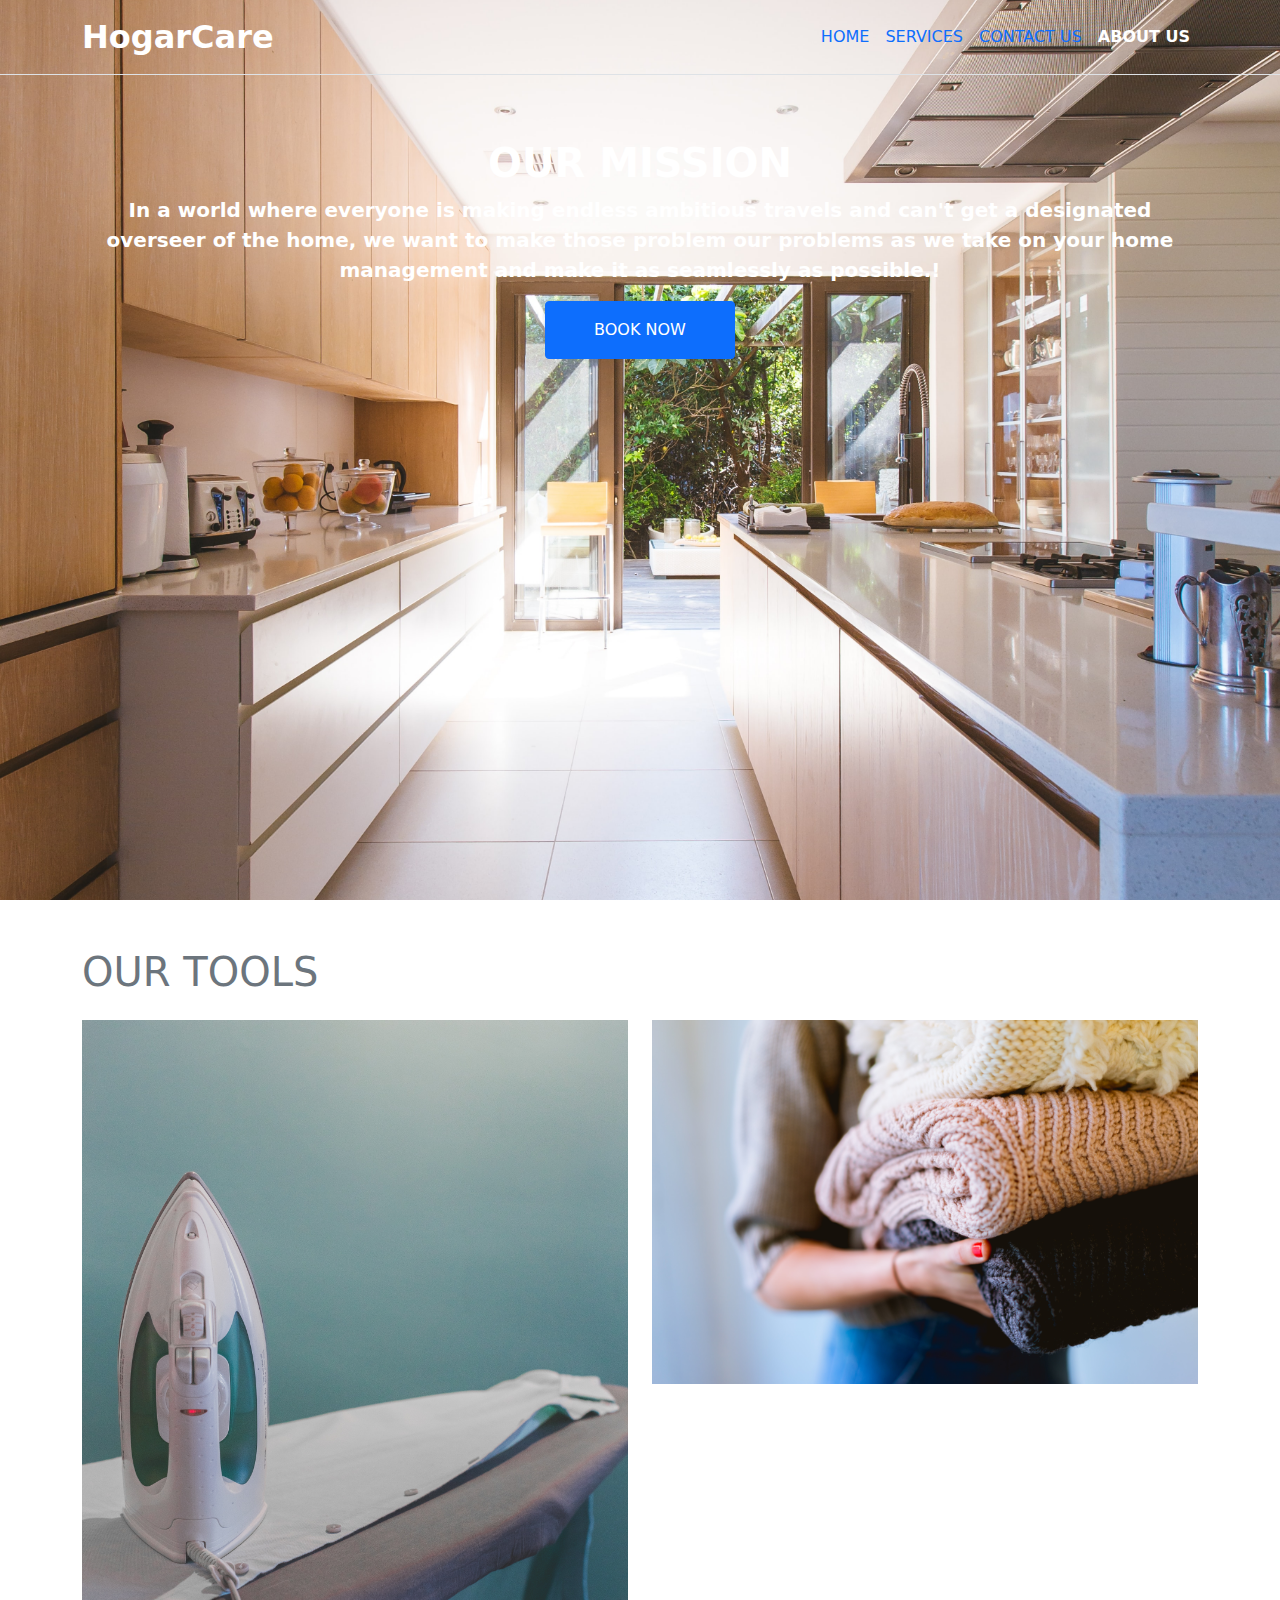
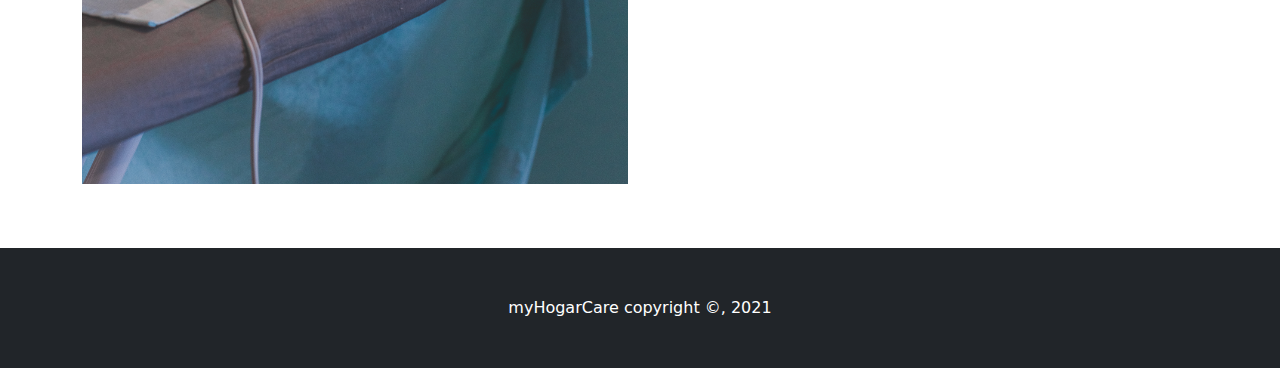
==== about-us.html @ ad7bcf39 "first newbie bootstrap commit" ====
<!DOCTYPE html>
<html lang="en">
<head>
    <meta charset="UTF-8">
    <meta http-equiv="X-UA-Compatible" content="IE=edge">
    <meta name="viewport" content="width=device-width, initial-scale=1.0">
    <title>HOME | myHogarCARE</title>
    <link rel="stylesheet" href="./css/bootstrap.min.css">
    <link rel="stylesheet" href="./css/style.css">
</head>
<body>
    <header class="">
        <div class="services-bg vh-100">
            <nav class="navbar navbar-expand-lg navbar-expand-md navbar-expand-xs text-dark border-bottom">
                <div class="container">
                    <a class="navbar-brand fw-bold fs-2 text-white" href="index.html">HogarCare</a>
                    <div class="navbar-nav">
                        <a class="nav-link" href="index.html">HOME</a>
                        <a class="nav-link">SERVICES</a>
                        <a class="nav-link" href="contact-us.html">CONTACT US</a>
                        <a class="nav-link  active text-white fw-bold" aria-current="page" href="services.html" href="about-us.html">ABOUT US</a>   
                    </div>
                </div>
            </nav>
            <div class="container py-3">
                <div class="card-body text-center text-white py-5">
                    <h5 class="fs-1 fw-bold">OUR MISSION</h5>
                    <p class="fs-5 fw-bold text-white overflow-hidden">In a world where everyone is making endless ambitious travels and can't get a designated overseer of the home, we want to make those problem our problems as we take on your home management and make it as seamlessly as possible.!</p>
                    <a href="#" class="btn btn-primary px-5 py-3">BOOK NOW</a>
                </div>
            </div>
        </div>
    </header>

    <section class="py-5 bg-white text-dark align-center" >
        <div class="container">
            <h1 class="fs-1 text-secondary">OUR TOOLS</h1>
            <div class="row">
                <div class="col-12 col-md-6 py-3">
                    <img src="./images/ironing.jpg" alt="" class="img-fluid">
                </div>
                <div class="col-12 col-md-6 py-3">
                    <img src="./images/folded-clothes.jpg" alt="" class="img-fluid">
                </div>
            </div>
        </div>
    </section>

    <footer class="bg-dark text-white text-center py-5">
        <p class="m-0">myHogarCare copyright &copy, 2021</p>
    </footer>

    <script src="script/bootstrap.min.js"></script>
</body>
</html>
---- css/style.css ----
body{
    margin: 0;
    padding: 0;
    box-sizing: border-box;
}

.hero-bg{
    background-image: url('../images/home-pool.jpg');
    background-position: 10% 50%;
    background-size: cover;
    background-repeat: no-repeat;
}

.services-bg {
    background-image: url('../images/a-passage.jpg');
    background-position: 10% 50%;
    background-size: cover;
    background-repeat: no-repeat;
}

.img-services{
    width: 200px;
    height: 200px;
    object-fit: cover;
}
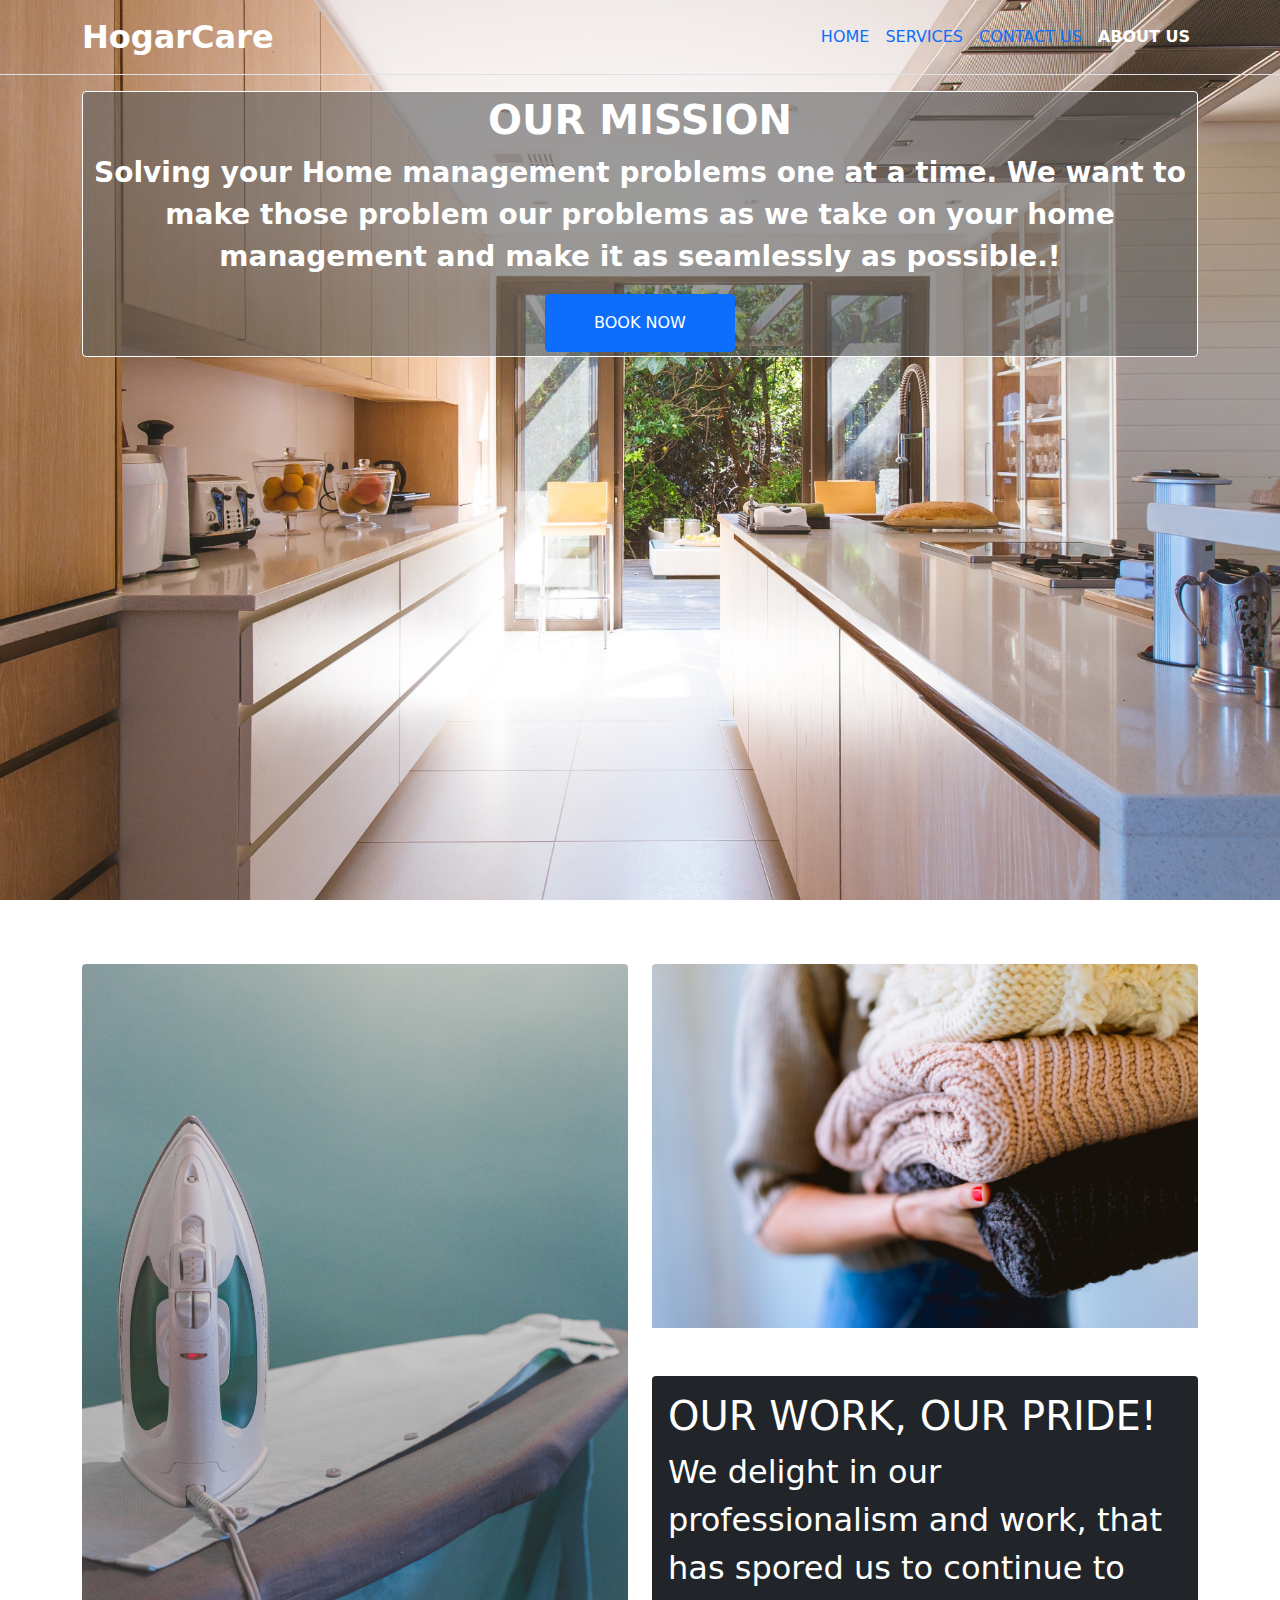
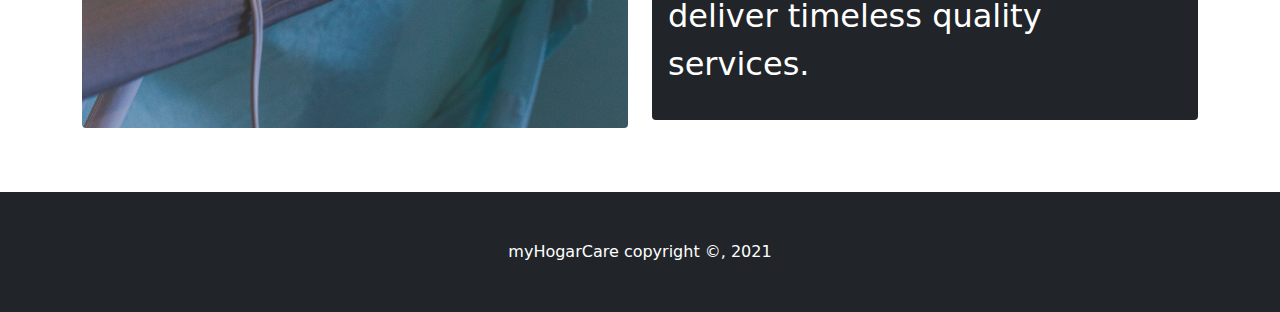
==== commit 9b16b8bd: "updated newbie bootstrap commit" ====
--- a/about-us.html
+++ b/about-us.html
@@ -16,16 +16,16 @@
                     <a class="navbar-brand fw-bold fs-2 text-white" href="index.html">HogarCare</a>
                     <div class="navbar-nav">
                         <a class="nav-link" href="index.html">HOME</a>
-                        <a class="nav-link">SERVICES</a>
+                        <a class="nav-link" href="services.html">SERVICES</a>
                         <a class="nav-link" href="contact-us.html">CONTACT US</a>
-                        <a class="nav-link  active text-white fw-bold" aria-current="page" href="services.html" href="about-us.html">ABOUT US</a>   
+                        <a class="nav-link  active text-white fw-bold" aria-current="page" href="about-us.html">ABOUT US</a>   
                     </div>
                 </div>
             </nav>
             <div class="container py-3">
-                <div class="card-body text-center text-white py-5">
-                    <h5 class="fs-1 fw-bold">OUR MISSION</h5>
-                    <p class="fs-5 fw-bold text-white overflow-hidden">In a world where everyone is making endless ambitious travels and can't get a designated overseer of the home, we want to make those problem our problems as we take on your home management and make it as seamlessly as possible.!</p>
+                <div class="border border-white rounded py-1 text-center text-white  back-style">
+                    <h5 class="fs-1 fw-bold text-white">OUR MISSION</h5>
+                    <p class="fs-3 fw-bold text-white">Solving your Home management problems one at a time. We want to make those problem our problems as we take on your home management and make it as seamlessly as possible.!</p>
                     <a href="#" class="btn btn-primary px-5 py-3">BOOK NOW</a>
                 </div>
             </div>
@@ -34,13 +34,16 @@
 
     <section class="py-5 bg-white text-dark align-center" >
         <div class="container">
-            <h1 class="fs-1 text-secondary">OUR TOOLS</h1>
             <div class="row">
                 <div class="col-12 col-md-6 py-3">
-                    <img src="./images/ironing.jpg" alt="" class="img-fluid">
+                    <img src="./images/ironing.jpg" alt="" class="img-fluid rounded-2">
                 </div>
                 <div class="col-12 col-md-6 py-3">
-                    <img src="./images/folded-clothes.jpg" alt="" class="img-fluid">
+                    <img src="./images/folded-clothes.jpg" alt="" class="img-fluid pb-5 rounded-2">
+                    <div class="py-3 px-3 bg-dark rounded-2">
+                        <h2 class="fs-1 text-white">OUR WORK, OUR PRIDE!</h2>
+                        <p class="text-white fs-2">We delight in our professionalism and work, that has spored us to continue to deliver timeless quality services.</p>
+                    </div>
                 </div>
             </div>
         </div>
--- a/css/style.css
+++ b/css/style.css
@@ -24,5 +24,9 @@
     object-fit: cover;
 }
 
+.back-style{
+    background: rgba(90, 90, 90, 0.6);
+}
 
 
+
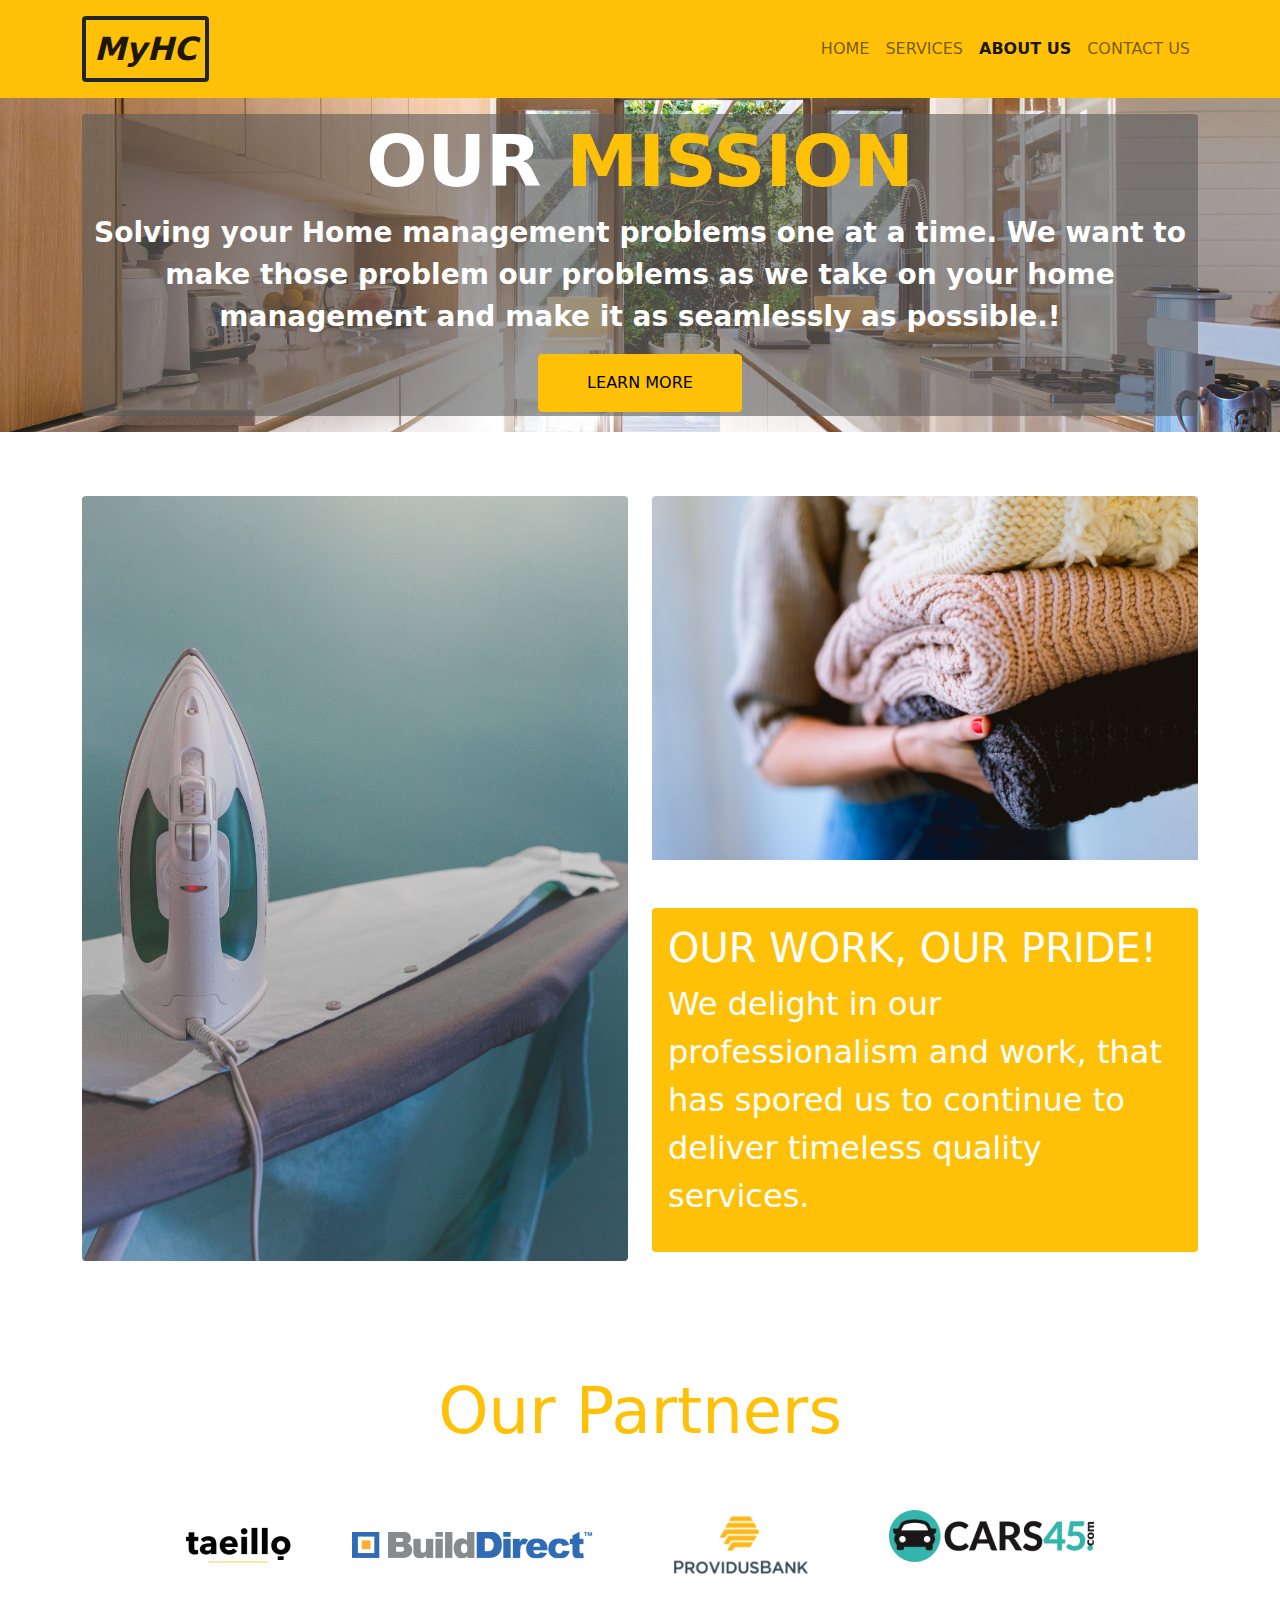
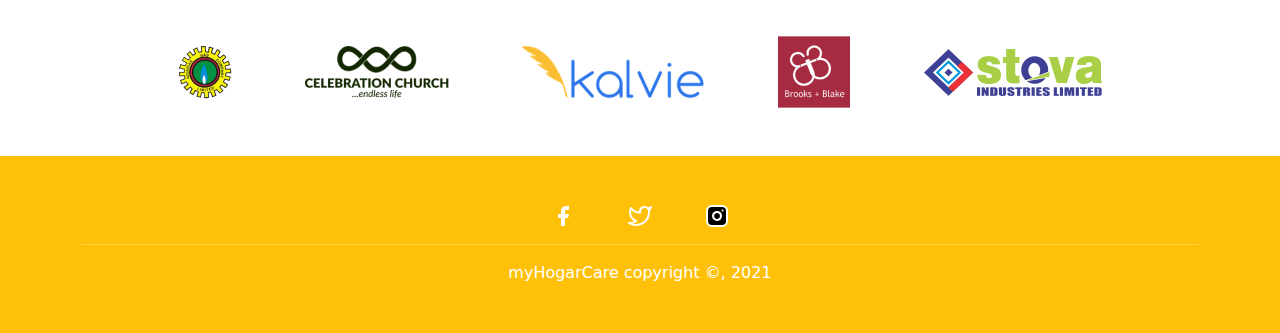
==== commit db8b8086: "updated newbie bootstrap commit" ====
--- a/about-us.html
+++ b/about-us.html
@@ -9,28 +9,42 @@
     <link rel="stylesheet" href="./css/style.css">
 </head>
 <body>
-    <header class="">
-        <div class="services-bg vh-100">
-            <nav class="navbar navbar-expand-lg navbar-expand-md navbar-expand-xs text-dark border-bottom">
-                <div class="container">
-                    <a class="navbar-brand fw-bold fs-2 text-white" href="index.html">HogarCare</a>
-                    <div class="navbar-nav">
-                        <a class="nav-link" href="index.html">HOME</a>
-                        <a class="nav-link" href="services.html">SERVICES</a>
-                        <a class="nav-link" href="contact-us.html">CONTACT US</a>
-                        <a class="nav-link  active text-white fw-bold" aria-current="page" href="about-us.html">ABOUT US</a>   
-                    </div>
-                </div>
-            </nav>
-            <div class="container py-3">
-                <div class="border border-white rounded py-1 text-center text-white  back-style">
-                    <h5 class="fs-1 fw-bold text-white">OUR MISSION</h5>
-                    <p class="fs-3 fw-bold text-white">Solving your Home management problems one at a time. We want to make those problem our problems as we take on your home management and make it as seamlessly as possible.!</p>
-                    <a href="#" class="btn btn-primary px-5 py-3">BOOK NOW</a>
-                </div>
+    <nav class="navbar navbar-expand-lg navbar-light bg-warning py-3">
+        <div class="container">
+            <a class="navbar-brand fw-bold fs-2 fst-italic border border-dark border-4 rounded px-2" href="/">MyHC</a>
+            <button class="navbar-toggler" type="button" data-bs-toggle="collapse" data-bs-target="#navbarNav" aria-controls="navbarNav" aria-expanded="false" aria-label="Toggle navigation">
+            <span class="navbar-toggler-icon"></span>
+            </button>
+            <div class="collapse navbar-collapse" id="navbarNav">
+                <ul class="navbar-nav ms-auto">
+                    <li class="nav-item">
+                    <a class="nav-link" href="index.html">HOME</a>
+                    </li>
+                    <li class="nav-item">
+                    <a class="nav-link" href="services.html">SERVICES</a>
+                    </li>
+                    <li class="nav-item">
+                    <a class="nav-link active fw-bold" aria-current="page" href="about-us.html">ABOUT US</a>
+                    </li>
+                    <li class="nav-item">
+                    <a class="nav-link" href="contact-us.html">CONTACT US</a>
+                    </li> 
+                </ul>
             </div>
         </div>
-    </header>
+    </nav>
+
+    <section class="services-bg">
+        <div class="container py-3">
+            <div class="rounded py-1 text-center text-white  back-style">
+                <h5 class="fw-bold text-white display-2">OUR <span class="text-warning">MISSION</span></h5>
+                <p class="fs-3 fw-bold text-white">Solving your Home management problems one at a time. We want to make those problem our problems as we take on your home management and make it as seamlessly as possible.!</p>
+                <a href="#" class="btn btn-warning px-5 py-3">LEARN MORE</a>
+            </div>
+        </div>
+    </section>
+        
+
 
     <section class="py-5 bg-white text-dark align-center" >
         <div class="container">
@@ -40,7 +54,7 @@
                 </div>
                 <div class="col-12 col-md-6 py-3">
                     <img src="./images/folded-clothes.jpg" alt="" class="img-fluid pb-5 rounded-2">
-                    <div class="py-3 px-3 bg-dark rounded-2">
+                    <div class="py-3 px-3 bg-warning rounded-2">
                         <h2 class="fs-1 text-white">OUR WORK, OUR PRIDE!</h2>
                         <p class="text-white fs-2">We delight in our professionalism and work, that has spored us to continue to deliver timeless quality services.</p>
                     </div>
@@ -49,8 +63,25 @@
         </div>
     </section>
 
-    <footer class="bg-dark text-white text-center py-5">
-        <p class="m-0">myHogarCare copyright &copy, 2021</p>
+    <section class="py-5 text-center">
+        <h1 class="text-warning display-3">Our Partners</h1>
+        <div class="container">
+          <img src="images/partner4.png" alt="" class="img-fluid">
+        </div>  
+    </section>
+
+    <footer class="bg-warning text-white text-center py-5">
+        <div class="container">
+          <div class="row">
+            <div class="col-12 col-md-12 col-lg-12">
+              <a href="facebook.com"><img src="./images/facebook.svg" alt="" class="img-fluid"></a> 
+              <a href="twitter.com"><img src="./images/twitter.svg" alt="" class="img-fluid px-5"></a>
+              <a href="instagram.com"><img src="./images/instagram.svg" alt="" class="img-fluid"></a>
+            </div>  
+          </div>
+          <hr>
+          <p class="m-0">myHogarCare copyright &copy, 2021</p>
+        </div>
     </footer>
 
     <script src="script/bootstrap.min.js"></script>
--- a/css/style.css
+++ b/css/style.css
@@ -1,21 +1,25 @@
-body{
-    margin: 0;
-    padding: 0;
-    box-sizing: border-box;
-}
-
 .hero-bg{
     background-image: url('../images/home-pool.jpg');
     background-position: 10% 50%;
-    background-size: cover;
-    background-repeat: no-repeat;
+    background-size: cover;  
 }
 
 .services-bg {
     background-image: url('../images/a-passage.jpg');
     background-position: 10% 50%;
     background-size: cover;
-    background-repeat: no-repeat;
+}
+
+.enjoy-bg{
+    background-image: url('../images/enjoy.jpg');
+    background-size: cover;
+    background-position: 10% 60%;
+}
+
+.sponsors{
+    width: 70px;
+    height: auto;
+    object-fit: cover;
 }
 
 .img-services{
@@ -28,5 +32,11 @@
     background: rgba(90, 90, 90, 0.6);
 }
 
+section .carousel-inner img{
+    width: 700px;
+    height: 400px;
+    object-fit: cover;
+}
 
 
+
